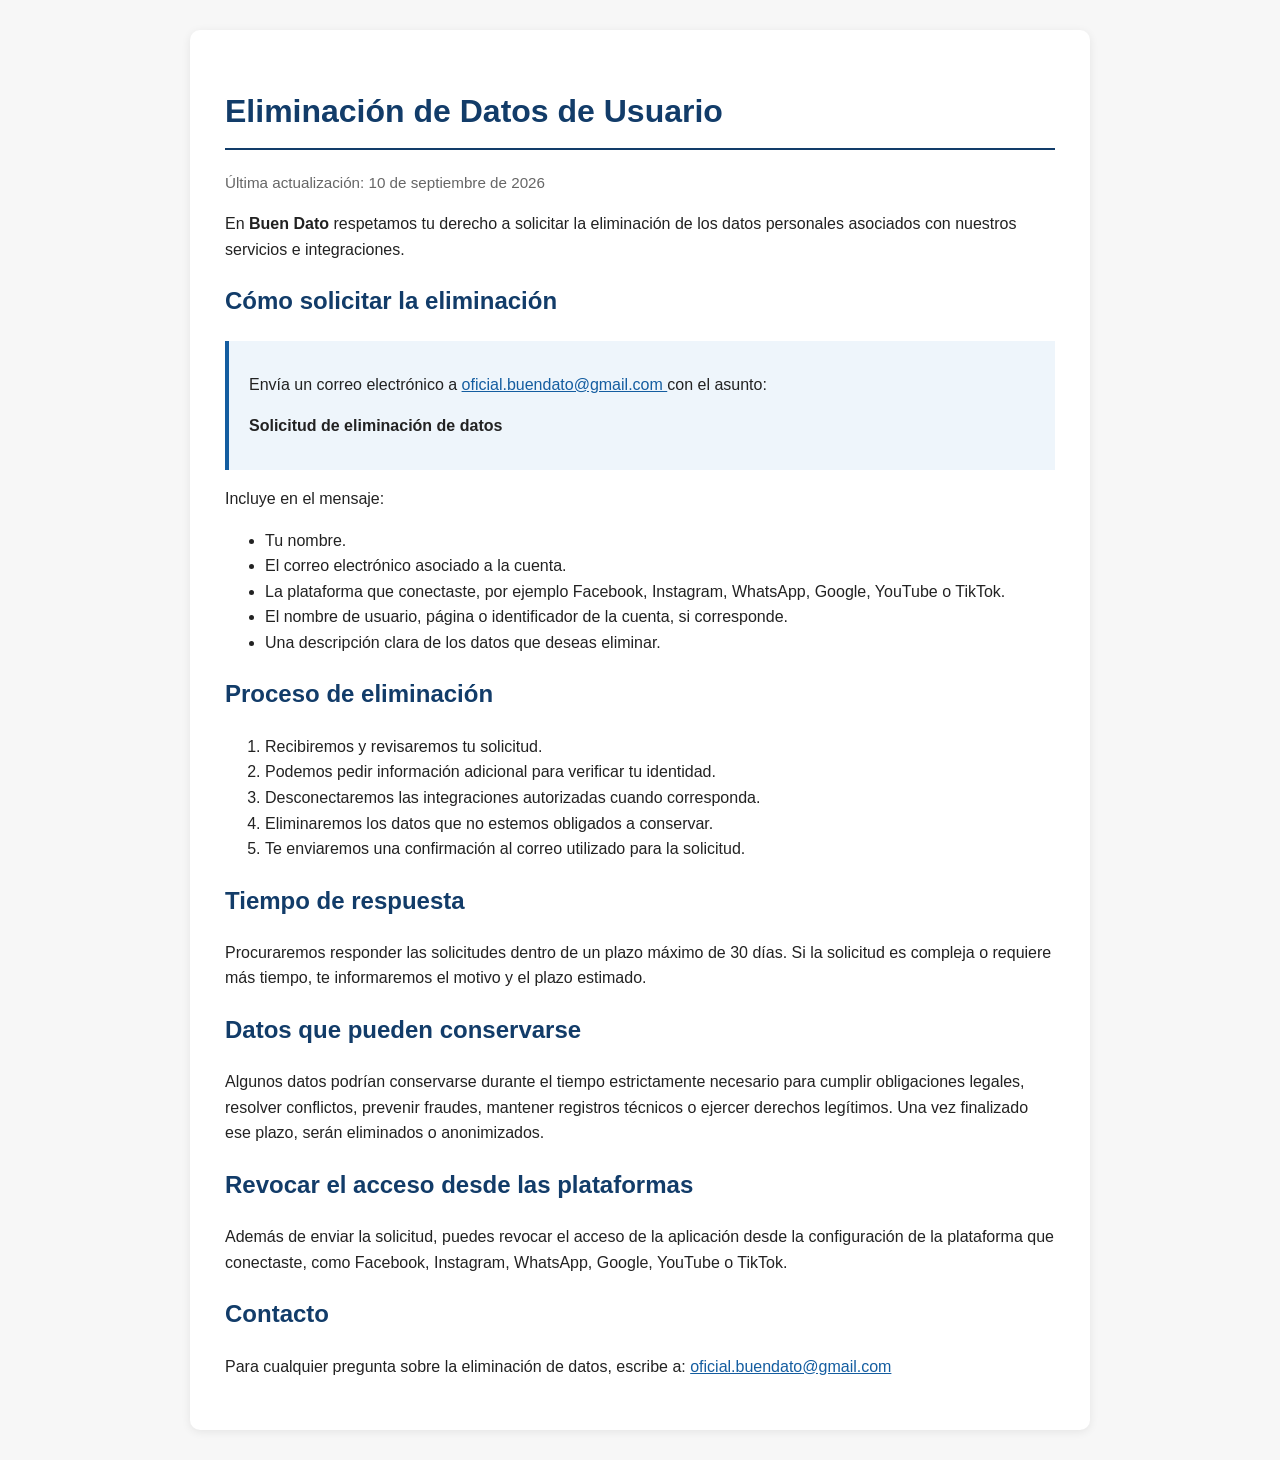
==== eliminacion-datos.html @ e51b47ce "Add files via upload Subida de documentos legales iniciales" ====
<!DOCTYPE html>
<html lang="es">
<head>
  <meta charset="UTF-8">
  <meta name="viewport" content="width=device-width, initial-scale=1.0">
  <title>Eliminación de Datos - Buen Dato</title>
  <style>
    body {
      font-family: Arial, sans-serif;
      line-height: 1.6;
      color: #222;
      max-width: 900px;
      margin: 0 auto;
      padding: 30px 20px;
      background: #f7f7f7;
    }

    main {
      background: #fff;
      padding: 35px;
      border-radius: 10px;
      box-shadow: 0 2px 10px rgba(0,0,0,.08);
    }

    h1, h2 {
      color: #123c69;
    }

    h1 {
      border-bottom: 2px solid #123c69;
      padding-bottom: 10px;
    }

    a {
      color: #145da0;
    }

    .fecha {
      color: #666;
      font-size: .95em;
    }

    .pasos {
      background: #eef5fb;
      border-left: 4px solid #145da0;
      padding: 15px 20px;
    }
  </style>
</head>
<body>
  <main>
    <h1>Eliminación de Datos de Usuario</h1>
    <p class="fecha">Última actualización: 10 de septiembre de 2026</p>

    <p>
      En <strong>Buen Dato</strong> respetamos tu derecho a solicitar la
      eliminación de los datos personales asociados con nuestros servicios e
      integraciones.
    </p>

    <h2>Cómo solicitar la eliminación</h2>

    <div class="pasos">
      <p>
        Envía un correo electrónico a
        <a href="mailto:oficial.buendato@gmail.com">
          oficial.buendato@gmail.com
        </a>
        con el asunto:
      </p>

      <p><strong>Solicitud de eliminación de datos</strong></p>
    </div>

    <p>Incluye en el mensaje:</p>

    <ul>
      <li>Tu nombre.</li>
      <li>El correo electrónico asociado a la cuenta.</li>
      <li>La plataforma que conectaste, por ejemplo Facebook, Instagram,
        WhatsApp, Google, YouTube o TikTok.</li>
      <li>El nombre de usuario, página o identificador de la cuenta, si
        corresponde.</li>
      <li>Una descripción clara de los datos que deseas eliminar.</li>
    </ul>

    <h2>Proceso de eliminación</h2>

    <ol>
      <li>Recibiremos y revisaremos tu solicitud.</li>
      <li>Podemos pedir información adicional para verificar tu identidad.</li>
      <li>Desconectaremos las integraciones autorizadas cuando corresponda.</li>
      <li>Eliminaremos los datos que no estemos obligados a conservar.</li>
      <li>Te enviaremos una confirmación al correo utilizado para la solicitud.</li>
    </ol>

    <h2>Tiempo de respuesta</h2>

    <p>
      Procuraremos responder las solicitudes dentro de un plazo máximo de
      30 días. Si la solicitud es compleja o requiere más tiempo, te
      informaremos el motivo y el plazo estimado.
    </p>

    <h2>Datos que pueden conservarse</h2>

    <p>
      Algunos datos podrían conservarse durante el tiempo estrictamente
      necesario para cumplir obligaciones legales, resolver conflictos,
      prevenir fraudes, mantener registros técnicos o ejercer derechos
      legítimos. Una vez finalizado ese plazo, serán eliminados o anonimizados.
    </p>

    <h2>Revocar el acceso desde las plataformas</h2>

    <p>
      Además de enviar la solicitud, puedes revocar el acceso de la aplicación
      desde la configuración de la plataforma que conectaste, como Facebook,
      Instagram, WhatsApp, Google, YouTube o TikTok.
    </p>

    <h2>Contacto</h2>

    <p>
      Para cualquier pregunta sobre la eliminación de datos, escribe a:
      <a href="mailto:oficial.buendato@gmail.com">
        oficial.buendato@gmail.com
      </a>
    </p>
  </main>
</body>
</html>
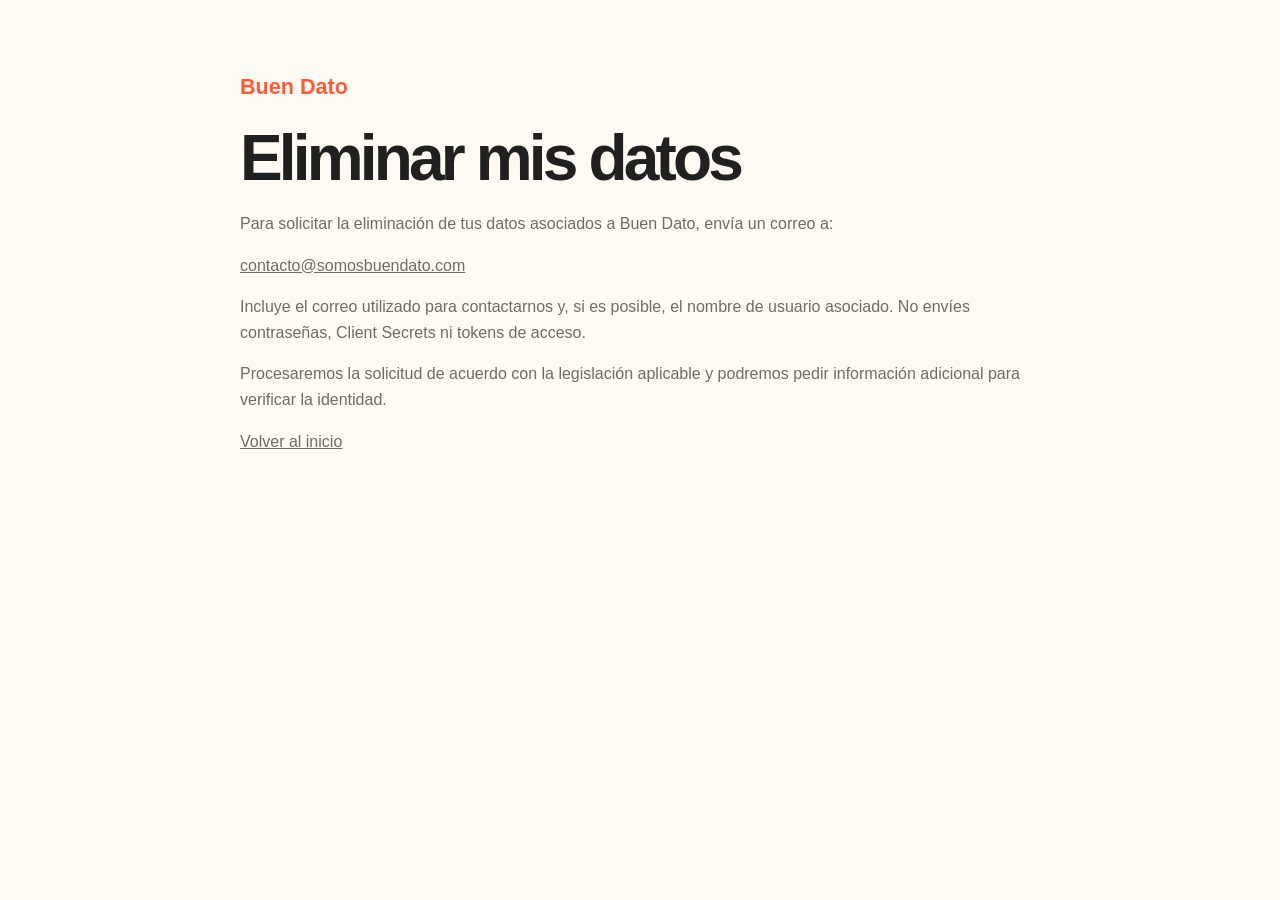
==== commit 3ccab562: "Actualiza documentos legales" ====
--- a/eliminacion-datos.html
+++ b/eliminacion-datos.html
@@ -2,131 +2,39 @@
 <html lang="es">
 <head>
   <meta charset="UTF-8">
-  <meta name="viewport" content="width=device-width, initial-scale=1.0">
-  <title>Eliminación de Datos - Buen Dato</title>
-  <style>
-    body {
-      font-family: Arial, sans-serif;
-      line-height: 1.6;
-      color: #222;
-      max-width: 900px;
-      margin: 0 auto;
-      padding: 30px 20px;
-      background: #f7f7f7;
-    }
-
-    main {
-      background: #fff;
-      padding: 35px;
-      border-radius: 10px;
-      box-shadow: 0 2px 10px rgba(0,0,0,.08);
-    }
-
-    h1, h2 {
-      color: #123c69;
-    }
-
-    h1 {
-      border-bottom: 2px solid #123c69;
-      padding-bottom: 10px;
-    }
-
-    a {
-      color: #145da0;
-    }
-
-    .fecha {
-      color: #666;
-      font-size: .95em;
-    }
-
-    .pasos {
-      background: #eef5fb;
-      border-left: 4px solid #145da0;
-      padding: 15px 20px;
-    }
-  </style>
+  <meta name="viewport" content="width=device-width, initial-scale=1">
+  <title>Eliminar mis datos | Buen Dato</title>
+  <link rel="stylesheet" href="estilos.css">
 </head>
 <body>
-  <main>
-    <h1>Eliminación de Datos de Usuario</h1>
-    <p class="fecha">Última actualización: 10 de septiembre de 2026</p>
+  <main class="pagina-legal">
+    <a class="logo" href="index.html">Buen Dato</a>
+
+    <h1>Eliminar mis datos</h1>
 
     <p>
-      En <strong>Buen Dato</strong> respetamos tu derecho a solicitar la
-      eliminación de los datos personales asociados con nuestros servicios e
-      integraciones.
+      Para solicitar la eliminación de tus datos asociados a Buen Dato,
+      envía un correo a:
     </p>
 
-    <h2>Cómo solicitar la eliminación</h2>
-
-    <div class="pasos">
-      <p>
-        Envía un correo electrónico a
-        <a href="mailto:oficial.buendato@gmail.com">
-          oficial.buendato@gmail.com
-        </a>
-        con el asunto:
-      </p>
-
-      <p><strong>Solicitud de eliminación de datos</strong></p>
-    </div>
-
-    <p>Incluye en el mensaje:</p>
-
-    <ul>
-      <li>Tu nombre.</li>
-      <li>El correo electrónico asociado a la cuenta.</li>
-      <li>La plataforma que conectaste, por ejemplo Facebook, Instagram,
-        WhatsApp, Google, YouTube o TikTok.</li>
-      <li>El nombre de usuario, página o identificador de la cuenta, si
-        corresponde.</li>
-      <li>Una descripción clara de los datos que deseas eliminar.</li>
-    </ul>
-
-    <h2>Proceso de eliminación</h2>
-
-    <ol>
-      <li>Recibiremos y revisaremos tu solicitud.</li>
-      <li>Podemos pedir información adicional para verificar tu identidad.</li>
-      <li>Desconectaremos las integraciones autorizadas cuando corresponda.</li>
-      <li>Eliminaremos los datos que no estemos obligados a conservar.</li>
-      <li>Te enviaremos una confirmación al correo utilizado para la solicitud.</li>
-    </ol>
-
-    <h2>Tiempo de respuesta</h2>
+    <p>
+      <a href="mailto:contacto@somosbuendato.com">
+        contacto@somosbuendato.com
+      </a>
+    </p>
 
     <p>
-      Procuraremos responder las solicitudes dentro de un plazo máximo de
-      30 días. Si la solicitud es compleja o requiere más tiempo, te
-      informaremos el motivo y el plazo estimado.
+      Incluye el correo utilizado para contactarnos y, si es posible,
+      el nombre de usuario asociado. No envíes contraseñas, Client Secrets
+      ni tokens de acceso.
     </p>
 
-    <h2>Datos que pueden conservarse</h2>
-
     <p>
-      Algunos datos podrían conservarse durante el tiempo estrictamente
-      necesario para cumplir obligaciones legales, resolver conflictos,
-      prevenir fraudes, mantener registros técnicos o ejercer derechos
-      legítimos. Una vez finalizado ese plazo, serán eliminados o anonimizados.
+      Procesaremos la solicitud de acuerdo con la legislación aplicable y
+      podremos pedir información adicional para verificar la identidad.
     </p>
 
-    <h2>Revocar el acceso desde las plataformas</h2>
-
-    <p>
-      Además de enviar la solicitud, puedes revocar el acceso de la aplicación
-      desde la configuración de la plataforma que conectaste, como Facebook,
-      Instagram, WhatsApp, Google, YouTube o TikTok.
-    </p>
-
-    <h2>Contacto</h2>
-
-    <p>
-      Para cualquier pregunta sobre la eliminación de datos, escribe a:
-      <a href="mailto:oficial.buendato@gmail.com">
-        oficial.buendato@gmail.com
-      </a>
-    </p>
+    <p><a href="index.html">Volver al inicio</a></p>
   </main>
 </body>
 </html>
--- a/estilos.css
+++ b/estilos.css
@@ -0,0 +1,286 @@
+:root {
+  --fondo: #fffaf3;
+  --texto: #202020;
+  --muted: #6f6b66;
+  --primario: #ff5a36;
+  --primario-oscuro: #d84325;
+  --tarjeta: #ffffff;
+  --borde: #eadfd4;
+  --oscuro: #181818;
+}
+
+* {
+  box-sizing: border-box;
+}
+
+html {
+  scroll-behavior: smooth;
+}
+
+body {
+  margin: 0;
+  background: var(--fondo);
+  color: var(--texto);
+  font-family: Arial, Helvetica, sans-serif;
+  line-height: 1.6;
+}
+
+a {
+  color: inherit;
+}
+
+.encabezado {
+  width: min(1120px, calc(100% - 32px));
+  margin: auto;
+  padding: 22px 0;
+  display: flex;
+  align-items: center;
+  justify-content: space-between;
+  gap: 20px;
+}
+
+.logo {
+  color: var(--primario);
+  font-size: 1.35rem;
+  font-weight: 800;
+  text-decoration: none;
+}
+
+.encabezado nav,
+.pie div,
+.enlaces-legales {
+  display: flex;
+  gap: 18px;
+  flex-wrap: wrap;
+}
+
+.encabezado nav a,
+.pie a {
+  color: var(--muted);
+  font-size: .92rem;
+  text-decoration: none;
+}
+
+.encabezado nav a:hover,
+.pie a:hover {
+  color: var(--primario);
+}
+
+.hero {
+  width: min(1120px, calc(100% - 32px));
+  min-height: 620px;
+  margin: auto;
+  display: grid;
+  grid-template-columns: 1.1fr .9fr;
+  align-items: center;
+  gap: 70px;
+}
+
+.hero-contenido {
+  max-width: 650px;
+}
+
+.etiqueta {
+  color: var(--primario);
+  font-size: .78rem;
+  font-weight: 800;
+  letter-spacing: .12em;
+  text-transform: uppercase;
+}
+
+h1,
+h2,
+h3 {
+  line-height: 1.1;
+}
+
+h1 {
+  max-width: 650px;
+  margin: 18px 0;
+  font-size: clamp(2.7rem, 7vw, 5.8rem);
+  letter-spacing: -.06em;
+}
+
+h2 {
+  font-size: clamp(2rem, 4vw, 3rem);
+  margin: 10px 0 24px;
+}
+
+.hero p {
+  max-width: 580px;
+  color: var(--muted);
+  font-size: 1.15rem;
+}
+
+.boton {
+  display: inline-flex;
+  align-items: center;
+  gap: 10px;
+  margin-top: 18px;
+  padding: 15px 22px;
+  border-radius: 999px;
+  color: #fff;
+  font-weight: 700;
+  text-decoration: none;
+  transition: transform .2s, background .2s;
+}
+
+.boton:hover {
+  background: var(--primario-oscuro);
+  transform: translateY(-2px);
+}
+
+.boton-tiktok {
+  background: var(--oscuro);
+}
+
+.tiktok-icon {
+  font-size: 1.4rem;
+}
+
+.nota {
+  font-size: .82rem !important;
+  margin-top: 12px;
+}
+
+.tarjeta-presentacion {
+  min-height: 380px;
+  padding: 40px;
+  border-radius: 30px;
+  background: linear-gradient(145deg, #ff704c, #ffb443);
+  color: #fff;
+  display: flex;
+  flex-direction: column;
+  justify-content: end;
+  box-shadow: 0 25px 60px rgba(210, 80, 35, .2);
+}
+
+.tarjeta-presentacion h2 {
+  margin: 20px 0 8px;
+}
+
+.tarjeta-presentacion p {
+  color: #fff;
+  margin: 0;
+}
+
+.circulo {
+  width: 115px;
+  height: 115px;
+  display: grid;
+  place-items: center;
+  border: 3px solid #fff;
+  border-radius: 50%;
+  font-size: 2rem;
+  font-weight: 900;
+}
+
+.seccion {
+  width: min(1120px, calc(100% - 32px));
+  margin: 70px auto;
+}
+
+.pasos {
+  display: grid;
+  grid-template-columns: repeat(3, 1fr);
+  gap: 18px;
+}
+
+.paso,
+.aviso {
+  padding: 28px;
+  border: 1px solid var(--borde);
+  border-radius: 20px;
+  background: var(--tarjeta);
+}
+
+.paso strong {
+  color: var(--primario);
+  font-size: 1.5rem;
+}
+
+.paso h3 {
+  margin-bottom: 8px;
+}
+
+.paso p,
+.aviso p,
+.legal-resumen p {
+  color: var(--muted);
+}
+
+.aviso {
+  background: #fff0e7;
+  border: 0;
+}
+
+.enlaces-legales a {
+  color: var(--primario-oscuro);
+  font-weight: 700;
+}
+
+.pie {
+  width: min(1120px, calc(100% - 32px));
+  margin: 80px auto 0;
+  padding: 25px 0;
+  border-top: 1px solid var(--borde);
+  display: flex;
+  justify-content: space-between;
+  gap: 20px;
+  flex-wrap: wrap;
+  color: var(--muted);
+  font-size: .9rem;
+}
+
+.pie p {
+  margin: 0;
+}
+
+.pagina-legal {
+  width: min(800px, calc(100% - 32px));
+  margin: 70px auto;
+  min-height: 65vh;
+}
+
+.pagina-legal h1 {
+  font-size: clamp(2.5rem, 6vw, 4rem);
+}
+
+.pagina-legal h2 {
+  margin-top: 40px;
+  font-size: 1.5rem;
+}
+
+.pagina-legal p,
+.pagina-legal li {
+  color: var(--muted);
+}
+
+@media (max-width: 760px) {
+  .encabezado {
+    align-items: flex-start;
+    flex-direction: column;
+  }
+
+  .hero {
+    grid-template-columns: 1fr;
+    gap: 30px;
+    padding: 40px 0;
+  }
+
+  .hero h1 {
+    font-size: clamp(2.8rem, 15vw, 5rem);
+  }
+
+  .tarjeta-presentacion {
+    min-height: 280px;
+  }
+
+  .pasos {
+    grid-template-columns: 1fr;
+  }
+
+  .seccion {
+    margin: 55px auto;
+  }
+}
